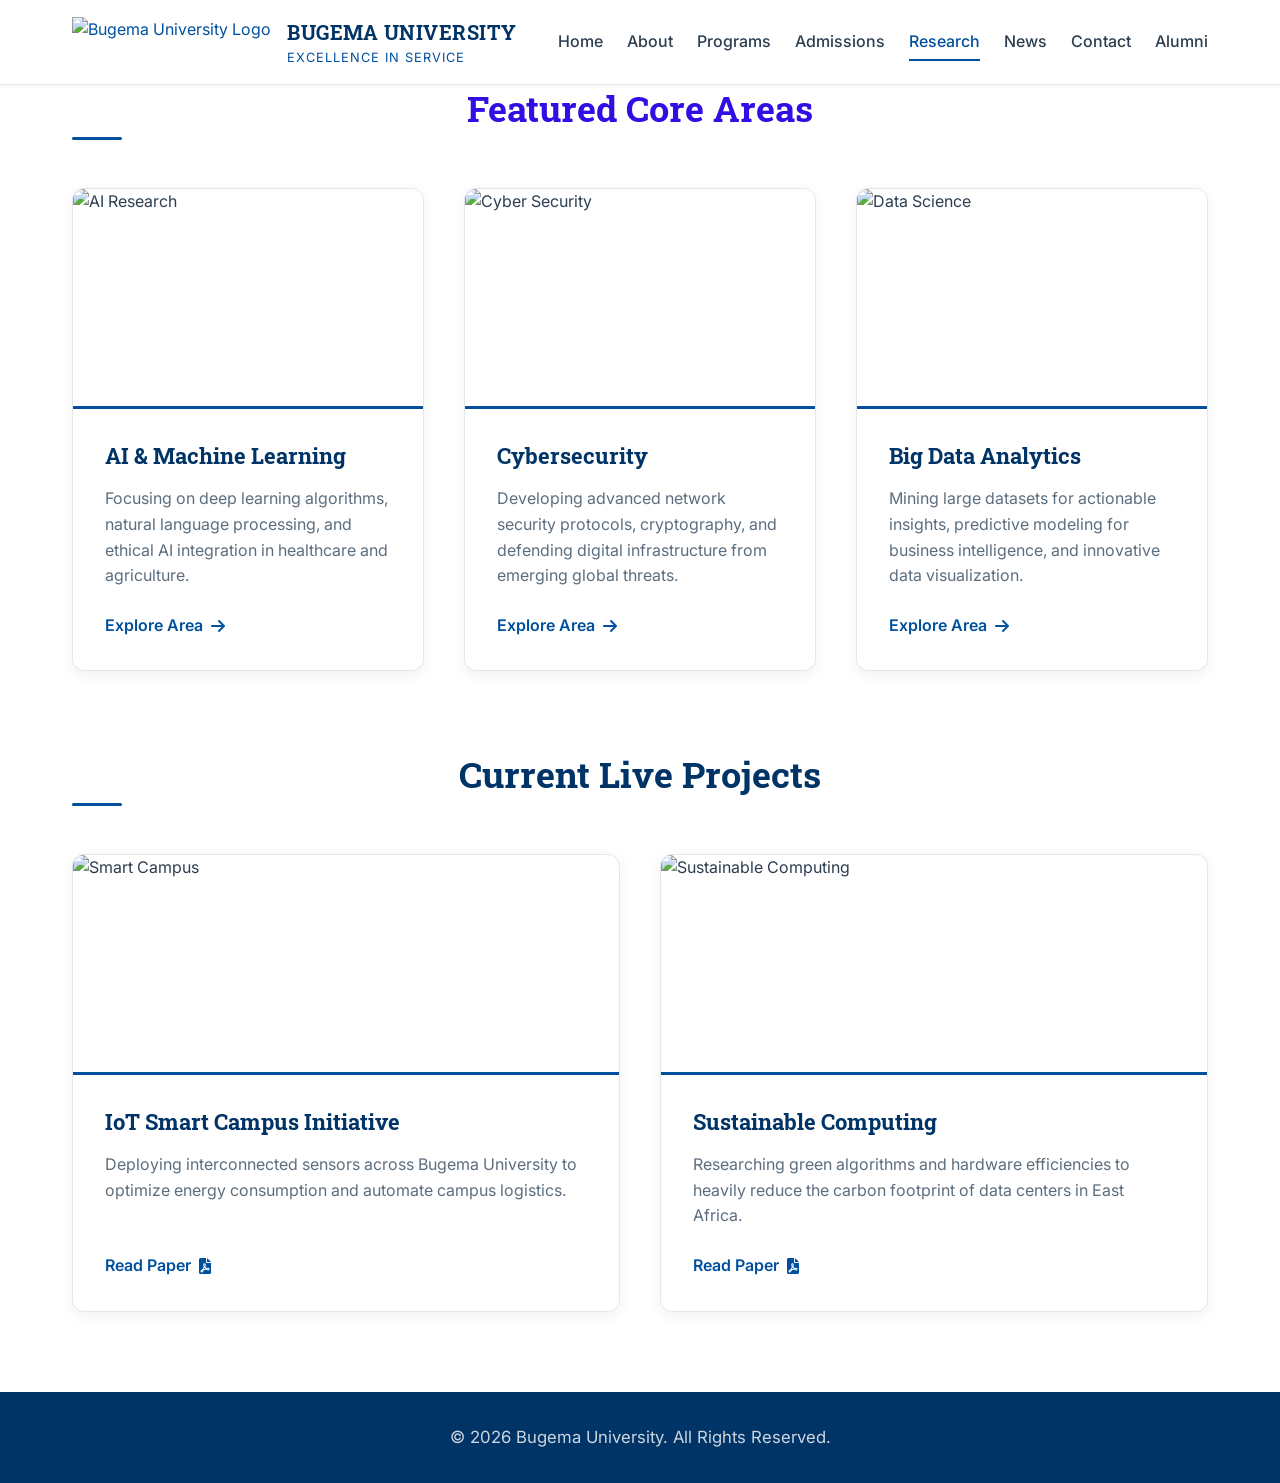
==== research.html @ 32868de8 "Add files via upload" ====
<!DOCTYPE html>
<html lang="en">
<head>
    <meta charset="UTF-8">
    <meta name="viewport" content="width=device-width, initial-scale=1.0">
    <title>Research - Bugema University</title>
    <link rel="stylesheet" href="styles.css">
    <link rel="stylesheet" href="https://cdnjs.cloudflare.com/ajax/libs/font-awesome/6.0.0-beta3/css/all.min.css">
</head>
<body>
    <header class="main-header">
        <div class="nav-container">
            <a href="index.html" class="logo">
                <img src="assets/logo.webp" alt="Bugema University Logo">
                <div class="logo-text">
                    <span>BUGEMA UNIVERSITY</span>
                    <span>Excellence In Service</span>
                </div>
            </a>
            <nav class="main-nav">
                <ul>
                    <li><a href="index.html">Home</a></li>
                    <li><a href="about.html">About</a></li>
                    <li><a href="academic-programs.html">Programs</a></li>
                    <li><a href="admissions.html">Admissions</a></li>
                    <li><a href="research.html" class="active">Research</a></li>
                    <li><a href="news.html">News</a></li>
                    <li><a href="contact.html">Contact</a></li>
                    <li><a href="alumni.html">Alumni</a></li>
                </ul>
            </nav>
        </div>
    </header>

    <div class="container fade-in">
        <style>
            .page-hero {
                text-align: center;
                margin: 4rem 0 3rem 0;
            }
            .page-hero h1 {
                font-size: 3rem;
                color: var(--primary-blue);
                margin-bottom: 1rem;
            }
            .page-hero p {
                font-size: 1.2rem;
                color: var(--text-secondary);
                max-width: 700px;
                margin: 0 auto;
            }
            
            .card-grid {
                display: grid;
                grid-template-columns: repeat(auto-fit, minmax(320px, 1fr));
                gap: 2.5rem;
                margin-bottom: 5rem;
            }
            
            .project-card {
                background: white;
                border-radius: 12px;
                overflow: hidden;
                box-shadow: 0 4px 15px rgba(0,0,0,0.06);
                transition: transform 0.3s ease, box-shadow 0.3s ease;
                border: 1px solid var(--border-light);
                display: flex;
                flex-direction: column;
            }
            
            .project-card:hover {
                transform: translateY(-8px);
                box-shadow: 0 12px 25px rgba(0,51,102,0.15);
            }
            
            .card-img {
                width: 100%;
                height: 220px;
                object-fit: cover;
                border-bottom: 3px solid var(--secondary-blue);
            }
            
            .card-body {
                padding: 2rem;
                flex: 1;
                display: flex;
                flex-direction: column;
            }
            
            .card-body h3 {
                font-family: 'Roboto Slab', serif;
                font-size: 1.4rem;
                color: var(--primary-blue);
                margin-bottom: 1rem;
            }
            
            .card-body p {
                font-size: 1rem;
                color: var(--text-secondary);
                line-height: 1.6;
                margin-bottom: 1.5rem;
                flex: 1;
            }
            
            .read-more {
                display: inline-flex;
                align-items: center;
                gap: 0.5rem;
                font-weight: 600;
                color: var(--secondary-blue);
                text-decoration: none;
                transition: color 0.2s;
            }
            .read-more:hover {
                color: var(--primary-blue);
            }
            
            .section-header {
                font-family: 'Roboto Slab', serif;
                text-align: center;
                margin-bottom: 3rem;
                color: #2f0fe4;
            }
        </style>
        <h2 class="section-header stagger-2">Featured Core Areas</h2>
        
        <div class="card-grid stagger-3">
            <div class="project-card">
                <img src="assets/ai.png" alt="AI Research" class="card-img">
                <div class="card-body">
                    <h3>AI & Machine Learning</h3>
                    <p>Focusing on deep learning algorithms, natural language processing, and ethical AI integration in healthcare and agriculture.</p>
                    <a href="#" class="read-more">Explore Area <i class="fas fa-arrow-right"></i></a>
                </div>
            </div>
            
            <div class="project-card">
                <img src="https://i.pinimg.com/1200x/38/f6/24/38f62480cb1fe8e77007f97de54f4a88.jpg" alt="Cyber Security" class="card-img">
                <div class="card-body">
                    <h3>Cybersecurity</h3>
                    <p>Developing advanced network security protocols, cryptography, and defending digital infrastructure from emerging global threats.</p>
                    <a href="#" class="read-more">Explore Area <i class="fas fa-arrow-right"></i></a>
                </div>
            </div>
            
            <div class="project-card">
                <img src="https://i.pinimg.com/736x/1a/18/cc/1a18ccc840020e086cd151dbf8076ffe.jpg" alt="Data Science" class="card-img">
                <div class="card-body">
                    <h3>Big Data Analytics</h3>
                    <p>Mining large datasets for actionable insights, predictive modeling for business intelligence, and innovative data visualization.</p>
                    <a href="#" class="read-more">Explore Area <i class="fas fa-arrow-right"></i></a>
                </div>
            </div>
        </div>
        
        <h2 class="section-header stagger-4" style="color: var(--primary-blue);">Current Live Projects</h2>
        
        <div class="card-grid stagger-5">
            <div class="project-card">
                <img src="https://i.pinimg.com/736x/5b/60/1f/5b601fe9773f54d729aba9e223fdfc9a.jpg" alt="Smart Campus" class="card-img">
                <div class="card-body">
                    <h3>IoT Smart Campus Initiative</h3>
                    <p>Deploying interconnected sensors across Bugema University to optimize energy consumption and automate campus logistics.</p>
                    <a href="#" class="read-more">Read Paper <i class="fas fa-file-pdf"></i></a>
                </div>
            </div>
            
            <div class="project-card">
                <img src="https://i.pinimg.com/736x/c0/02/16/c002164fcf06db88711cedfcc510f28d.jpg" alt="Sustainable Computing" class="card-img">
                <div class="card-body">
                    <h3>Sustainable Computing</h3>
                    <p>Researching green algorithms and hardware efficiencies to heavily reduce the carbon footprint of data centers in East Africa.</p>
                    <a href="#" class="read-more">Read Paper <i class="fas fa-file-pdf"></i></a>
                </div>
            </div>
        </div>
    </div>

    <footer>
        <p>&copy; 2026 Bugema University. All Rights Reserved.</p>
    </footer>

</body>
</html>
---- styles.css ----
@import url('https://fonts.googleapis.com/css2?family=Inter:wght@300;400;500;600;700&family=Roboto+Slab:wght@400;500;600;700&display=swap');

/* Professional Blue & White Design System */
:root {
    /* Color Palette */
    --primary-blue: #003366; /* Deep Navy */
    --secondary-blue: #00509E; /* Royal action blue */
    --light-blue: #E8F1F8; /* Very light tinted background */
    --accent-blue: #002244; /* Darker navy for hover states */
    
    /* Backgrounds */
    --bg-base: #FFFFFF;
    --bg-surface: #F8F9FA;
    --bg-blue: #003366;
    
    /* Typography */
    --text-primary: #2C3E50;
    --text-secondary: #5C6E7E;
    --text-muted: #8492A6;
    --text-inverse: #FFFFFF;
    
    /* Borders & Decor */
    --border-light: #E1E8ED;
    --border-subtle: #F0F4F8;
    
    /* Shadows */
    --shadow-sm: 0 1px 3px rgba(0, 0, 0, 0.05);
    --shadow-md: 0 4px 6px rgba(0, 51, 102, 0.08);
    --shadow-lg: 0 10px 15px rgba(0, 51, 102, 0.12);
    
    /* Metrics */
    --radius-sm: 4px;
    --radius-md: 8px;
    --radius-lg: 12px;
    
    /* Transitions */
    --transition-fast: 0.2s ease-in-out;
    --transition-base: 0.3s ease-in-out;
}

/* Reset and Base Styles */
* {
    margin: 0;
    padding: 0;
    box-sizing: border-box;
}

body {
    font-family: 'Inter', sans-serif;
    background-color: var(--bg-base);
    color: var(--text-primary);
    line-height: 1.6;
    display: flex;
    flex-direction: column;
    min-height: 100vh;
}

/* Typography Enhancements */
h1, h2, h3, h4, h5, h6 {
    font-family: 'Roboto Slab', serif;
    color: var(--primary-blue);
    line-height: 1.3;
    font-weight: 700;
}

h1 {
    font-size: clamp(2rem, 4vw, 3.5rem);
    margin-bottom: 1rem;
}

h2 {
    font-size: clamp(1.75rem, 3vw, 2.25rem);
    margin-bottom: 1rem;
    position: relative;
    padding-bottom: 0.5rem;
}

h2::after {
    content: '';
    position: absolute;
    bottom: 0;
    left: 0;
    width: 50px;
    height: 3px;
    background: var(--secondary-blue);
    border-radius: 2px;
}

.text-center h2::after {
    left: 50%;
    transform: translateX(-50%);
}

h3 {
    font-size: 1.3rem;
    margin-bottom: 0.75rem;
    color: var(--secondary-blue);
}

p {
    margin-bottom: 1.25rem;
    color: var(--text-secondary);
    font-size: 1.05rem;
}

a {
    color: var(--secondary-blue);
    text-decoration: none;
    transition: color var(--transition-fast);
}

a:hover {
    color: var(--accent-blue);
    text-decoration: underline;
}

/* Containers */
.container {
    width: 100%;
    max-width: 1200px;
    margin: 0 auto;
    padding: 0 2rem;
    flex: 1;
}

/* Professional Header */
.main-header {
    background: var(--bg-base);
    border-bottom: 1px solid var(--border-light);
    position: sticky;
    top: 0;
    z-index: 1000;
    box-shadow: var(--shadow-sm);
}

.nav-container {
    max-width: 1200px;
    margin: 0 auto;
    display: flex;
    justify-content: space-between;
    align-items: center;
    padding: 1rem 2rem;
}

/* Branding */
.logo {
    display: flex;
    align-items: center;
    gap: 1rem;
    text-decoration: none;
}

.logo img {
    height: 50px;
    width: auto;
    object-fit: contain;
}

.logo-text {
    display: flex;
    flex-direction: column;
}

.logo-text span:first-child {
    font-family: 'Roboto Slab', serif;
    font-weight: 700;
    font-size: 1.25rem;
    color: var(--primary-blue);
    text-transform: uppercase;
    letter-spacing: 0.5px;
}

.logo-text span:last-child {
    font-size: 0.8rem;
    color: var(--secondary-blue);
    text-transform: uppercase;
    letter-spacing: 1px;
}

/* Navigation */
.main-nav ul {
    display: flex;
    list-style: none;
    gap: 1.5rem;
}

.main-nav a {
    color: var(--text-primary);
    font-weight: 500;
    font-size: 1rem;
    padding: 0.5rem 0;
    text-decoration: none;
    border-bottom: 2px solid transparent;
    transition: all var(--transition-fast);
}

.main-nav a:hover, .main-nav a.active {
    color: var(--secondary-blue);
    border-bottom-color: var(--secondary-blue);
}

.hamburger {
    display: none;
    cursor: pointer;
}

.bar {
    display: block;
    width: 25px;
    height: 3px;
    margin: 5px auto;
    background-color: var(--primary-blue);
    transition: all 0.3s ease;
}

/* Academic Hero Section */
.hero-background {
    position: relative;
    width: 100%;
    height: 60vh;
    min-height: 400px;
    background-color: var(--primary-blue);
    display: flex;
    align-items: center;
    justify-content: center;
    overflow: hidden;
    margin-bottom: 3rem;
}

.hero-background img {
    position: absolute;
    inset: 0;
    width: 100%;
    height: 100%;
    object-fit: cover;
    opacity: 0.4; /* Strong overlay effect for readability */
    mix-blend-mode: multiply;
}

.hero-overlay {
    position: absolute;
    inset: 0;
    background: linear-gradient(to right, rgba(0,51,102,0.9), rgba(0,51,102,0.6));
    z-index: 1;
}

.hero-content {
    position: relative;
    z-index: 2;
    text-align: center;
    padding: 2rem;
    max-width: 800px;
}

.hero-content h1 {
    color: var(--text-inverse);
    margin-bottom: 1rem;
}

.breadcrumb {
    color: var(--light-blue);
    font-size: 1rem;
    font-weight: 500;
    text-transform: uppercase;
    letter-spacing: 1px;
}

/* General Layout Elements */
.content-box {
    background: var(--bg-surface);
    border-radius: var(--radius-md);
    padding: 2.5rem;
    margin-bottom: 2rem;
    border-top: 4px solid var(--primary-blue);
    box-shadow: var(--shadow-sm);
}

.text-center { text-align: center; }
.mb-8 { margin-bottom: 2rem; }

/* Grids and Cards */
.programs-grid {
    display: grid;
    grid-template-columns: repeat(auto-fit, minmax(350px, 1fr));
    gap: 2rem;
    margin-bottom: 3rem;
}

.program-card {
    background: var(--bg-base);
    border: 1px solid var(--border-light);
    border-radius: var(--radius-md);
    overflow: hidden;
    box-shadow: var(--shadow-sm);
    transition: transform var(--transition-fast), box-shadow var(--transition-fast);
}

.program-card:hover {
    transform: translateY(-4px);
    box-shadow: var(--shadow-md);
    border-color: var(--secondary-blue);
}

.program-header {
    background: var(--light-blue);
    padding: 1.5rem;
    border-bottom: 1px solid var(--border-light);
}

.program-header h2 {
    margin: 0;
    font-size: 1.5rem;
}

.program-header h2::after {
    display: none;
}

.program-content {
    padding: 1.5rem;
}

.program-item {
    margin-bottom: 2rem;
    padding-bottom: 2rem;
    border-bottom: 1px dashed var(--border-light);
}

.program-item:last-child {
    border-bottom: none;
    margin-bottom: 0;
    padding-bottom: 0;
}

/* Utilities like lists */
ul:not(.main-nav ul) {
    list-style-type: none;
    margin-bottom: 1.5rem;
    padding-left: 0.5rem;
}

ul:not(.main-nav ul) li {
    position: relative;
    padding-left: 1.5rem;
    margin-bottom: 0.5rem;
    color: var(--text-secondary);
}

ul:not(.main-nav ul) li::before {
    content: '■';
    color: var(--secondary-blue);
    font-size: 0.6em;
    position: absolute;
    left: 0;
    top: 6px;
}

/* Quick Links & Buttons */
.quick-links {
    display: flex;
    flex-wrap: wrap;
    gap: 1rem;
    margin-top: 1.5rem;
}

.link-button, .btn, button, input[type="submit"] {
    display: inline-block;
    background-color: var(--secondary-blue);
    color: var(--text-inverse);
    padding: 0.75rem 1.5rem;
    border-radius: var(--radius-sm);
    font-weight: 500;
    border: none;
    cursor: pointer;
    text-decoration: none;
    text-align: center;
    transition: background-color var(--transition-fast);
}

.link-button:hover, .btn:hover, button:hover, input[type="submit"]:hover {
    background-color: var(--accent-blue);
    color: var(--text-inverse);
    text-decoration: none;
}

/* Forms */
form {
    background: var(--bg-surface);
    padding: 2.5rem;
    border-radius: var(--radius-md);
    border: 1px solid var(--border-light);
    max-width: 700px;
    margin: 2rem auto;
}

.form-group {
    margin-bottom: 1.5rem;
}

label {
    display: block;
    margin-bottom: 0.5rem;
    font-weight: 600;
    color: var(--text-primary);
}

input[type="text"],
input[type="email"],
input[type="number"],
input[type="tel"],
input[type="date"],
textarea,
select {
    width: 100%;
    padding: 0.75rem;
    border: 1px solid var(--border-light);
    border-radius: var(--radius-sm);
    font-family: inherit;
    font-size: 1rem;
    background: var(--bg-base);
    transition: border-color var(--transition-fast);
}

input:focus, textarea:focus, select:focus {
    outline: none;
    border-color: var(--secondary-blue);
    box-shadow: 0 0 0 3px rgba(0, 80, 158, 0.1);
}

/* Tables */
table {
    width: 100%;
    border-collapse: collapse;
    margin: 2rem 0;
    background: var(--bg-base);
    border: 1px solid var(--border-light);
    border-radius: var(--radius-md);
    overflow: hidden;
}

th, td {
    padding: 1rem;
    text-align: left;
    border-bottom: 1px solid var(--border-light);
}

th {
    background-color: var(--light-blue);
    color: var(--primary-blue);
    font-weight: 600;
}

tr:hover {
    background-color: var(--bg-surface);
}

/* Footer */
footer {
    background-color: var(--primary-blue);
    color: var(--text-inverse);
    text-align: center;
    padding: 2rem;
    margin-top: auto;
}

footer p {
    color: rgba(255, 255, 255, 0.8);
    margin: 0;
}

/* Profile cards / Staff */
.staff-grid {
    display: grid;
    grid-template-columns: repeat(auto-fill, minmax(280px, 1fr));
    gap: 2rem;
}

.profile-img {
    width: 100%;
    max-width: 250px;
    aspect-ratio: 1;
    object-fit: cover;
    border-radius: var(--radius-md);
    border: 3px solid var(--light-blue);
    margin-bottom: 1rem;
}

.float-img {
    float: left;
    margin-right: 2rem;
    margin-bottom: 1rem;
    width: 300px;
    height: auto;
    border-radius: var(--radius-md);
}

/* Typewriter specificity override */
.typewriter {
    border-right: 2px solid var(--text-inverse) !important;
}

/* Setup responsive layout */
@media (max-width: 768px) {
    .nav-container {
        flex-direction: column;
        align-items: flex-start;
    }
    
    .hamburger {
        display: block;
        position: absolute;
        top: 1.5rem;
        right: 2rem;
    }
    
    .main-nav ul {
        display: none;
        flex-direction: column;
        width: 100%;
        margin-top: 1rem;
    }
    
    .main-nav ul.nav-active {
        display: flex;
    }
    
    .hero-background {
        height: 40vh;
        min-height: 300px;
    }
    
    .hero-content h1 {
        font-size: 2rem;
    }
    
    .float-img {
        float: none;
        width: 100%;
        margin-right: 0;
    }
}
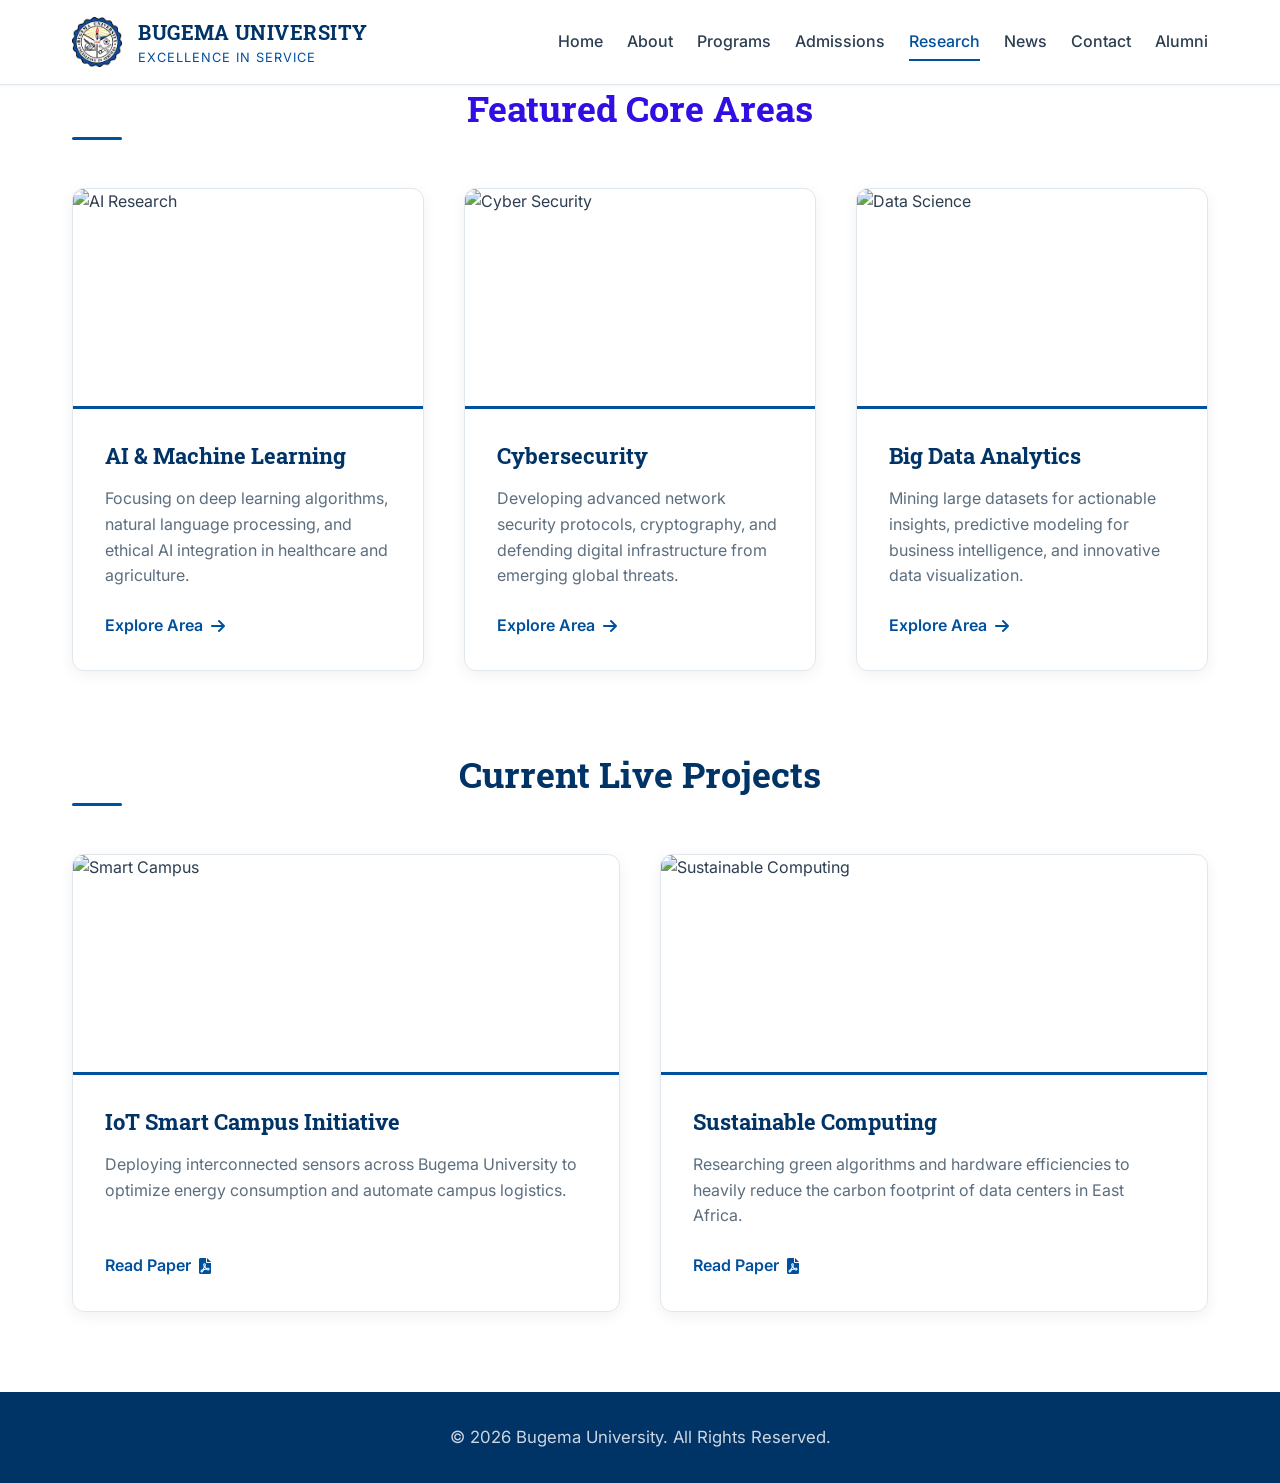
==== commit 57a11b96: "Update research.html" ====
--- a/research.html
+++ b/research.html
@@ -126,7 +126,7 @@
         
         <div class="card-grid stagger-3">
             <div class="project-card">
-                <img src="assets/ai.png" alt="AI Research" class="card-img">
+                <img src="https://i.pinimg.com/736x/1c/23/24/1c2324fcc078e9973c97ea3b2f91760c.jpg" alt="AI Research" class="card-img">
                 <div class="card-body">
                     <h3>AI & Machine Learning</h3>
                     <p>Focusing on deep learning algorithms, natural language processing, and ethical AI integration in healthcare and agriculture.</p>
